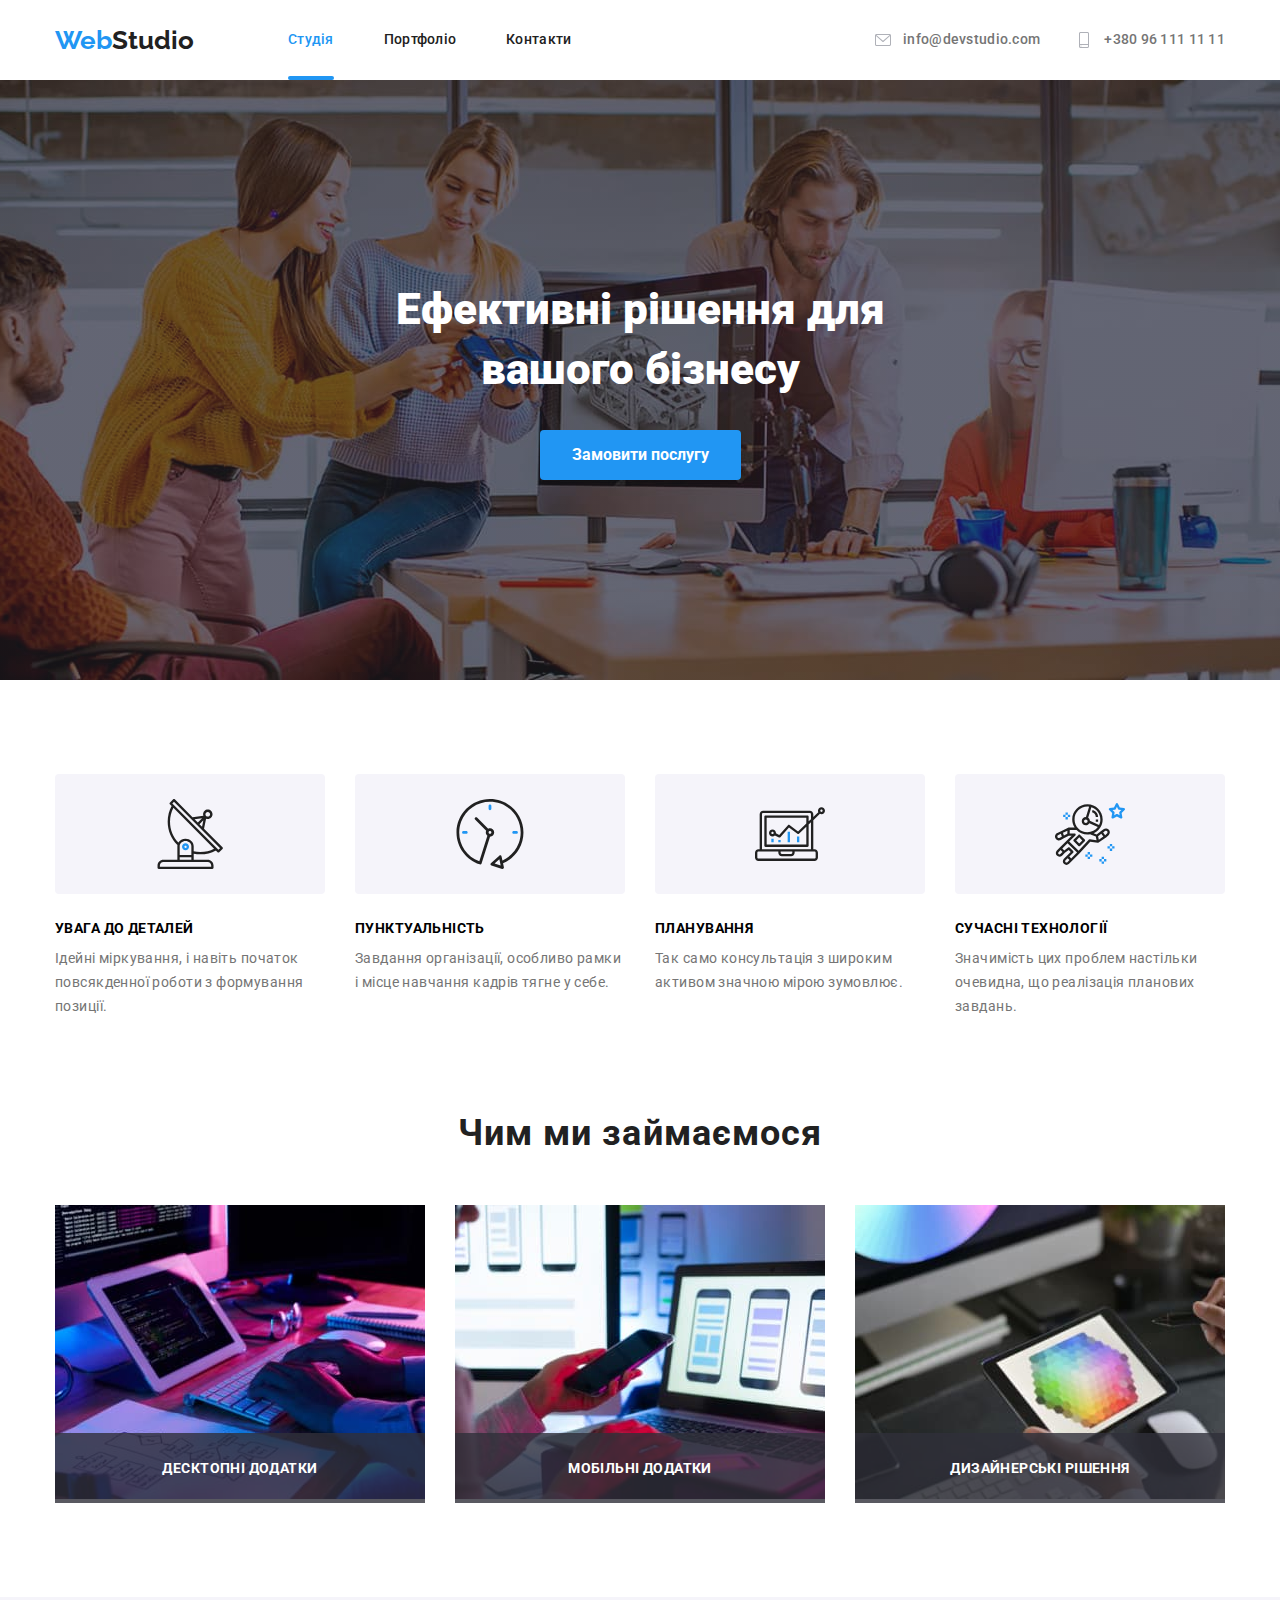
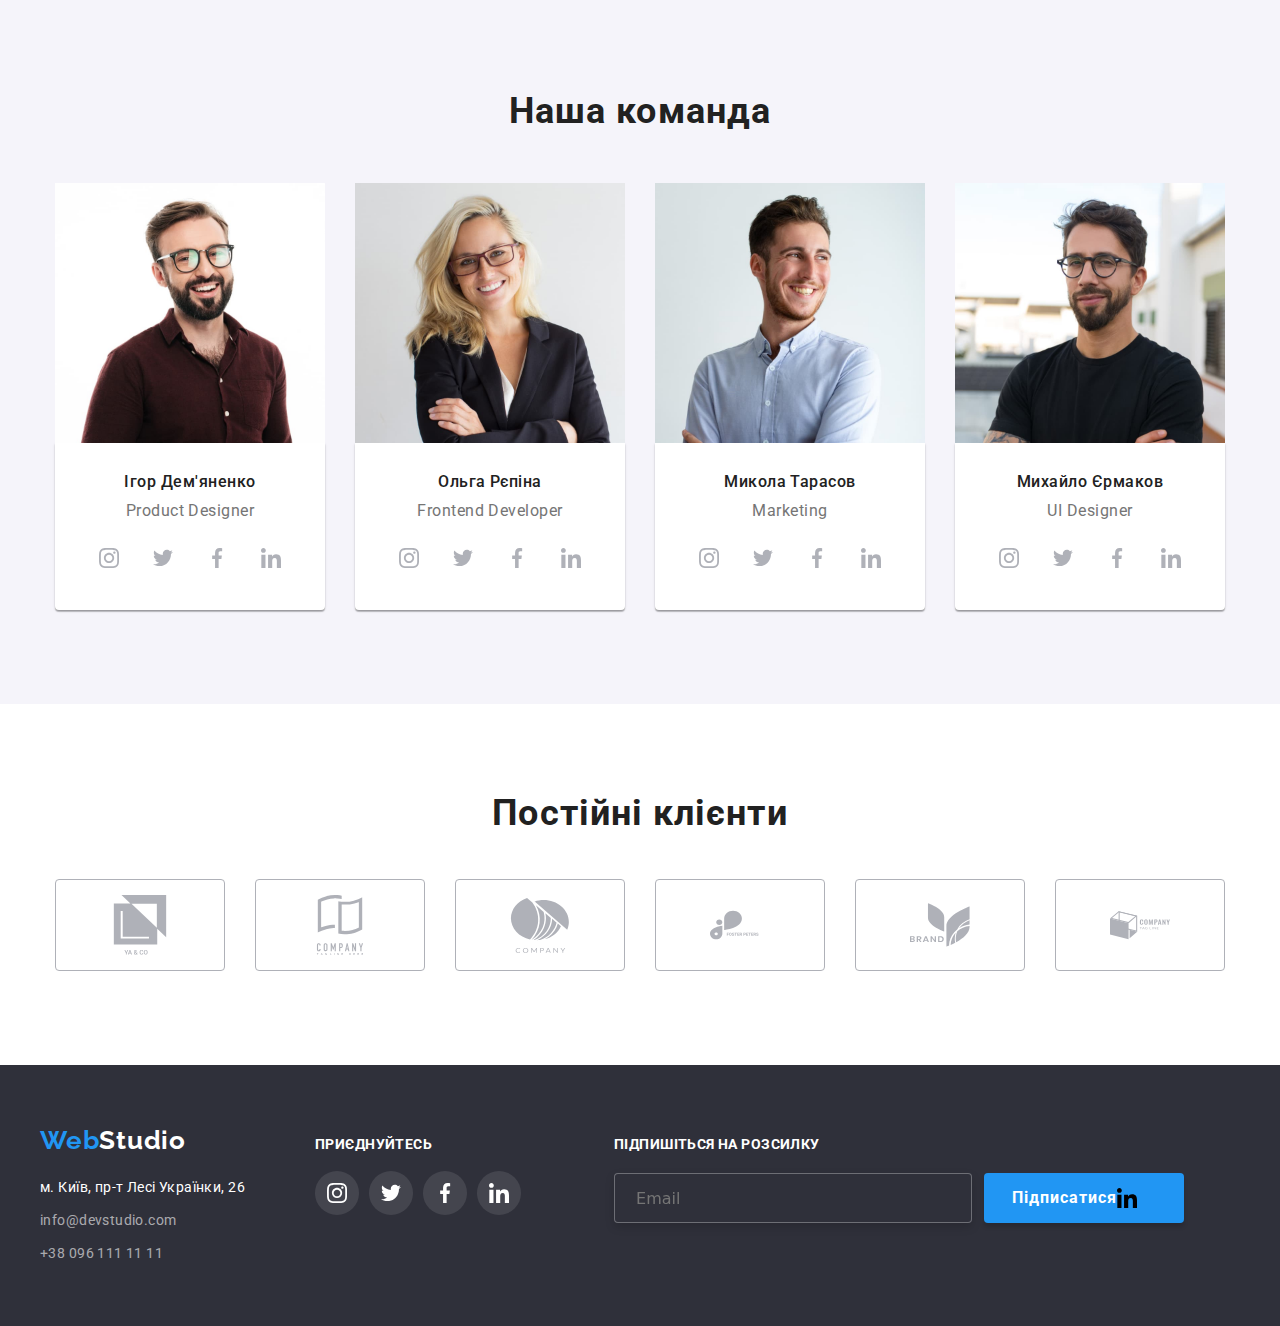
==== index.html @ c7a3c095 "v6" ====
<!DOCTYPE html>
<html lang="en">
<head>
    <meta charset="UTF-8">
    <meta http-equiv="X-UA-Compatible" content="IE=edge">
    <meta name="viewport" content="width=device-width, initial-scale=1.0">
    <title>WebStudio</title>
    <link rel="preconnect" href="https://fonts.googleapis.com">
    <link rel="preconnect" href="https://fonts.gstatic.com" crossorigin>
    <link href="https://fonts.googleapis.com/css2?family=Raleway:wght@700&family=Roboto:wght@400;500;700;900&display=swap" rel="stylesheet">
    <link rel="stylesheet" href="https://cdnjs.cloudflare.com/ajax/libs/modern-normalize/1.1.0/modern-normalize.min.css">
    <link rel="stylesheet" href="./css/styles.css">
</head>
<body>
    
    <header class="header">
            <div class="conteiner div-header">
                    <a class="logo-studio" href="./index.html"><span class="logo-web">Web</span>Studio</a>
            
                    

                        <nav class="nav-link">
                            <ul class="nav-links">   
                                
                                <li class="link-item"><a href="#" class="link current">Студія</a></li>
                                <li class="link-item"><a href="./portfolio.html" class="link">Портфоліо</a></li>
                                <li class="link-item"><a href="" class="link">Контакти</a></li>
                            </ul>
                
                        </nav>
                    
                        
                        <ul class="link-contacts">
                            <li class="link-item"> 
                                        <a href="mailto:info@devstudio.com" class="mailto">
                                        
                                            <svg class="header-icons" width="20px" height="16px">
                                            
                                                <use href="./images/icons.svg#icon-envelope"></use>
                                            
                                            </svg>

                                            info@devstudio.com 

                                        </a>
                             </li>

                            <li class="link-item"> 
                                    <a href="tel:+380961111111" class="tel">
                                        <svg class="header-icons" width="20px" height="16px">
                                        
                                            <use href="./images/icons.svg#icon-smartphone"></use>
                                        
                                        </svg>
                                        +380 96 111 11 11
                                    </a>
                            </li>
                        </ul>
                        
            </div>
                
    </header>
   
    <main>
        <div class="overlay">
            <section class="tittle-section section">
                <h1 class="tittle" >Ефективні рішення для<br> вашого бізнесу</h1>
                <button data-modal-open type="button" class="tittle-button">Замовити послугу</button>
            </section>
        </div>

        <!--Переваги-->

        <section  class="section-two section">
            <div class="conteiner">
                <h2 class="visually-hidden">Наші Переваги</h2>
                

                
                <ul class="section-two-flex">
                    <li>
                        <div class="our-advantages-list">
                            
                            <svg class="our-advantages-icons" width="70px" height="70px">
                        
                            <use href="./images/icons.svg#icon-Group"></use>
                        
                        </svg>
                    </div>
                        <h3>Увага до деталей</h3>
                        <p>Ідейні міркування, і навіть початок повсякденної роботи з формування позиції.</p>
                    </li>



                    <li>
                        <div class="our-advantages-list">
                            <svg class="our-advantages-icons" width="70px" height="70px">
                            
                                <use href="./images/icons.svg#icon-clock"></use>
                            
                            </svg>
                        </div>

                        <h3>ПУНКТУАЛЬНІСТЬ</h3>
                        <p>Завдання організації, особливо рамки і місце навчання кадрів тягне у себе.</p>
                    </li>
                    
                    <li>
                        <div class="our-advantages-list">
                            <svg class="our-advantages-icons" width="70px" height="70px">
                            
                                <use href="./images/icons.svg#icon-diagram"></use>
                            
                            </svg>
                        </div>
                        <h3>ПЛАНУВАННЯ</h3>
                        <p>Так само консультація з широким активом значною мірою зумовлює.</p>
                    </li>

                    <li>
                        <div class="our-advantages-list">
                            <svg class="our-advantages-icons" width="70px" height="70px">
                            
                                <use href="./images/icons.svg#icon-astronaut"></use>
                            
                            </svg>
                        </div>
                        <h3>СУЧАСНІ ТЕХНОЛОГІЇ</h3>
                        <p>Значимість цих проблем настільки очевидна, що реалізація планових завдань.</p>
                    </li>

                </ul>
            </div>
        </section>
   

        <!---Чим займаємося-->
        <section class="tittle-photo section">
            <div class="conteiner-two">
        <h2>Чим ми займаємося</h2>
        <ul class="displayed-foto">
            <li class="displayed"> 
                <div class="displayed-thumb">
                    <div class="box-bkg"><h3>Десктопні додатки</h3> </div>
                     
                    <img  src="./images/comp1.jpg" alt="робота за компютером" width="370">
    
                </div>
            </li>
            
            
            
            
            
            
            <li class="displayed">
                <div class="displayed-thumb">
                    <div class="box-bkg"><h3>Мобільні додатки</h3></div>

                        <img  src="./images/comp2.jpg" alt="робота за компютером" width="370">
                </div>
            </li>


            <li class="displayed">
                <div class="displayed-thumb">
                    <div class="box-bkg">
                        <h3>Дизайнерські рішення</h3>
                    </div>
            
                    <img src="./images/comp3.jpg" alt="робота за компютером" width="370">
                </div>
            </li>
        </ul>
        </div>
        </section>

        <!--Наша команда-->
        <section  class="team section">
         
            

                <h2>Наша команда</h2>
           
                <ul class="our-team">
                    
                    <li class="team-card">
                        
                            <img src="./images/1.jpg" alt="фото робітника" width="270">
                        <div class="div-team-card">
                            <h3>Ігор Дем'яненко</h3>
                            <p>Product Designer</p>
                            <ul class="cards-soc-list">

                                <li class="cards-soc-item">
                                    <a href="#" class="cards-soc-link">

                                    <svg class="cards-soc-icons" width="20px" height="20px">
                                        
                                        <use href="./images/icons.svg#icon-instagram"></use>
                                        
                                    </svg>
                                    </a>
                                </li>

                                <li class="cards-soc-item">
                                    <a href="#" class="cards-soc-link">
                                    <svg class="cards-soc-icons" width="20px" height="20px">
                                    
                                        <use href="./images/icons.svg#icon-twitter"></use>
                                    
                                    </svg>
                                    </a>
                                </li>

                                <li class="cards-soc-item">
                                    <a href="#" class="cards-soc-link">
                                
                                    <svg class="cards-soc-icons" width="20px" height="20px">
                                    
                                        <use href="./images/icons.svg#icon-facebook"></use>
                                    
                                    </svg>
                                    </a>
                                </li>

                                <li class="cards-soc-item">
                                    <a href="#" class="cards-soc-link">
                                
                                    <svg class="cards-soc-icons" width="20px" height="20px" >
                                    
                                        <use href="./images/icons.svg#icon-linkedin"></use>
                                    
                                    </svg>
                                    </a>
                                </li>
                            </ul>
                        </div>
                    </li>
                    
                    <li class="team-card"> 

                        
                            <img src="./images/2.jpg" alt="фото робітника" width="270">

                            <div class="div-team-card">
                            <h3>Ольга Рєпіна</h3>
                            <p>Frontend Developer</p>
                            <ul class="cards-soc-list">
                                <li class="cards-soc-item">
                                    <a href="#" class="cards-soc-link">
                                
                                        <svg class="cards-soc-icons" width="20px" height="20px">
                                
                                            <use href="./images/icons.svg#icon-instagram"></use>
                                
                                        </svg>
                                    </a>
                                </li>
                                
                                <li class="cards-soc-item">
                                    <a href="#" class="cards-soc-link">
                                        <svg class="cards-soc-icons" width="20px" height="20px">
                                
                                            <use href="./images/icons.svg#icon-twitter"></use>
                                
                                        </svg>
                                    </a>
                                </li>
                                
                                <li class="cards-soc-item">
                                    <a href="#" class="cards-soc-link">
                                
                                        <svg class="cards-soc-icons" width="20px" height="20px">
                                
                                            <use href="./images/icons.svg#icon-facebook"></use>
                                
                                        </svg>
                                    </a>
                                </li>
                                
                                <li class="cards-soc-item">
                                    <a href="#" class="cards-soc-link">
                                
                                        <svg class="cards-soc-icons" width="20px" height="20px">
                                
                                            <use href="./images/icons.svg#icon-linkedin"></use>
                                
                                        </svg>
                                    </a>
                                </li>
                            </ul>
                        </div>
                    </li>
                    
                    <li class="team-card"> 
                        
                            <img src="./images/3.jpg" alt="фото робітника" width="270">

                            <div class="div-team-card">
                            <h3>Микола Тарасов</h3> 
                            <p>Marketing</p>
                                <ul class="cards-soc-list">
                                    <li class="cards-soc-item">
                                        <a href="#" class="cards-soc-link">
                                    
                                            <svg class="cards-soc-icons" width="20px" height="20px">
                                    
                                                <use href="./images/icons.svg#icon-instagram"></use>
                                    
                                            </svg>
                                        </a>
                                    </li>
                                    
                                    <li class="cards-soc-item">
                                        <a href="#" class="cards-soc-link">
                                            <svg class="cards-soc-icons" width="20px" height="20px">
                                    
                                                <use href="./images/icons.svg#icon-twitter"></use>
                                    
                                            </svg>
                                        </a>
                                    </li>
                                    
                                    <li class="cards-soc-item">
                                        <a href="#" class="cards-soc-link">
                                    
                                            <svg class="cards-soc-icons" width="20px" height="20px">
                                    
                                                <use href="./images/icons.svg#icon-facebook"></use>
                                    
                                            </svg>
                                        </a>
                                    </li>
                                    
                                    <li class="cards-soc-item">
                                        <a href="#" class="cards-soc-link">
                                    
                                            <svg class="cards-soc-icons" width="20px" height="20px">
                                    
                                                <use href="./images/icons.svg#icon-linkedin"></use>
                                    
                                            </svg>
                                        </a>
                                    </li>
                                </ul>
                        </div>
                    </li>
                    
                    <li class="team-card"> 
                        
                            <img src="./images/4.jpg" alt="фото робітника"  width="270">
                        <div class="div-team-card">
                                <h3>Михайло Єрмаков</h3>
                                <p>UI Designer</p>

                                <ul class="cards-soc-list">
                                    <li class="cards-soc-item">
                                        <a href="#" class="cards-soc-link">
                                    
                                            <svg class="cards-soc-icons" width="20px" height="20px">
                                    
                                                <use href="./images/icons.svg#icon-instagram"></use>
                                    
                                            </svg>
                                        </a>
                                    </li>
                                    
                                    <li class="cards-soc-item">
                                        <a href="#" class="cards-soc-link">
                                            <svg class="cards-soc-icons" width="20px" height="20px">
                                    
                                                <use href="./images/icons.svg#icon-twitter"></use>
                                    
                                            </svg>
                                        </a>
                                    </li>
                                    
                                    <li class="cards-soc-item">
                                        <a href="#" class="cards-soc-link">
                                    
                                            <svg class="cards-soc-icons" width="20px" height="20px">
                                    
                                                <use href="./images/icons.svg#icon-facebook"></use>
                                    
                                            </svg>
                                        </a>
                                    </li>
                                    
                                    <li class="cards-soc-item">
                                        <a href="#" class="cards-soc-link">
                                    
                                            <svg class="cards-soc-icons" width="20px" height="20px">
                                    
                                                <use href="./images/icons.svg#icon-linkedin"></use>
                                    
                                            </svg>
                                        </a>
                                    </li>
                                </ul>

                        </div>
                    </li>
                
                </ul>
            
        </section>

        <section class="regular-customers section">
            <h2>Постійні клієнти</h2>

            <ul class="regular-customers-list">
                <li class="regular-customers-item">
                    <a href="#" class="regular-customers-link">
                        <svg class="regular-customers-icons">
                            <use href="./images/icons.svg#icon-yaco"></use>
                        </svg>
                    </a>

                </li>

                <li class="regular-customers-item">
                    <a href="#" class="regular-customers-link">
                        <svg class="regular-customers-icons">
                            <use href="./images/icons.svg#icon-cotagline"></use>
                        </svg>
                    </a>

                </li>

                <li class="regular-customers-item">
                    <a href="#" class="regular-customers-link">
                        <svg class="regular-customers-icons">
                            <use href="./images/icons.svg#icon-company"></use>
                        </svg>
                    </a>

                </li>

                <li class="regular-customers-item">
                    
                    <a href="#" class="regular-customers-link">
                        <svg class="regular-customers-icons">
                            <use href="./images/icons.svg#icon-foster"></use>
                        </svg>
                    </a>

                </li>

                <li class="regular-customers-item">
                    <a href="#" class="regular-customers-link">
                        <svg class="regular-customers-icons">
                            <use href="./images/icons.svg#icon-brand"></use>
                        </svg>
                    </a>
                </li>

                <li class="regular-customers-item">
                    <a href="#" class="regular-customers-link">
                    
                        <svg class="regular-customers-icons" >
                    
                            <use href="./images/icons.svg#icon-companytagline"></use>
                    
                        </svg>
                    </a>

                </li>

            </ul>


        </section>


    </main>


    <footer class="footer">
        <div class="conteiner-footer">
            <div class="text-footer">
                <a class="logo-studio-footer" href="/index.html"><span class="logo-web">Web</span>Studio</a>

            
            <address> 

                

                <ul class="link-footer-css">
                    <li>
                        <a  href="https://goo.gl/maps/pFW4mfFTcQWzBByp8" target="_blank " rel="noreferrer noopener" class="footer-adress">м. Київ, пр-т Лесі Українки, 26</a>
                    </li>

                    <li>
                        <a href="mailto:info@devstudio.com" class="link-footer">info@devstudio.com</a>
                    </li>

                    <li>
                    <a href="tel:+380961111111" class="link-footer">+38 096 111 11 11</a>
                    </li>
                </ul>
            </address>
            </div>
          

        <div class="div-soc-links">
            <h2>Приєднуйтесь</h2>

            <ul class="footer-soc-list">
            <li class="footer-soc-item">
                <a href="#" class="footer-soc-link">
        
                    <svg class="footer-soc-icons" width="20px" height="20px">
        
                        <use href="./images/icons.svg#icon-instagram"></use>
        
                    </svg>
                </a>
            </li>
        
            <li class="footer-soc-item">
                <a href="#" class="footer-soc-link">
        
                    <svg class="footer-soc-icons" width="20px" height="20px">
        
                        <use href="./images/icons.svg#icon-twitter"></use>
        
                    </svg>
                </a>
            </li>
            <li class="footer-soc-item">
                <a href="#" class="footer-soc-link">
        
                    <svg class="footer-soc-icons" width="20px" height="20px">
        
                        <use href="./images/icons.svg#icon-facebook"></use>
        
                    </svg>
                </a>
            </li>
            <li class="footer-soc-item">
                <a href="#" class="footer-soc-link">
        
                    <svg class="footer-soc-icons" width="20px" height="20px">
        
                        <use href="./images/icons.svg#icon-linkedin"></use>
        
                    </svg>
                </a>
            </li>
            </ul>
        </div>
        <div class="subscribe-tg">
            <form class="subscribe-tg-form">

                <label for="mail">Підпишіться на розсилку</label>
                <div class="covn">
                    <input type="email" name="mail" id="mail" placeholder=" Email">

                    
                        <button type="submit">Підписатися
                            <svg class="footer-soc-icons" width="20px" height="20px">
                            
                                <use href="./images/icons.svg#icon-linkedin"></use>
                            
                            </svg>
                        </button>

                </div>
                    
                
            </form>

        </div>



    </div>
    </footer>

    <div class="backdrop is-hidden" data-modal>
        <div class="modal">
            
            <button type="button" class="modal-close-btn" data-modal-close >
                <svg class="modal-icon-close" width="18" height="18">
                    <use href="./images/Vectorr.svg#close"></use>
                </svg>
            </button>
            
                
           
        </div>
    </div>

<script src="./js/modal.js"></script>
</body>
</html>
---- css/styles.css ----
:root { 
    --tittle-text-color : #212121;
    --accent-color: #2196F3;
    --paragraf-text-color: #757575;
    --icons-text-color: #AFB1B8;
    --timing-function: cubic-bezier(0.4, 0, 0.2, 1);
}
/*-------------------------------------------------header-------------------------------------------*/

.logo-web {
    color: var(--accent-color);
    font-family: 'Raleway';
    font-style: normal;
    font-weight: 700;
    font-size: 26px;
    line-height: 1.19;
   
}

.logo-studio {
        color: var(--tittle-text-color);
        font-family: 'Raleway';
        font-style: normal;
        font-weight: 700;
        font-size: 26px;
        line-height: 31px; 
        
        margin-right: 94px;
        
}
.div-header { 
 display: flex;
} 
.link {

    position: relative;

    font-family: 'Roboto';
    font-style: normal;
    font-weight: 500;
    font-size: 14px;
    line-height: 1.14;
    letter-spacing: 0.02em;
    color: var(--tittle-text-color);
    padding: 32px 0px ;
    display: block;               
}

.link::after { 
    position: absolute;
    content: '';
    width: 100%;
    height: 4px;

    display: block;
    border-radius: 2px;
    background-color: var(--accent-color);
    bottom: 0;
    left: 0;
    opacity: 0;
    transition: 250ms var(--timing-function);
}

.link:hover::after { 
    opacity: 1;
}
.current::after { opacity: 1;}
.current {
    color: var(--accent-color);
    
}

.link:hover , .link-footer:hover { 
    color:var(--accent-color); 
    transition: 250ms  var(--timing-function);
}
.link:focus, .link-footer:focus { 
    color: var(--accent-color); 
    transition: 250ms var(--timing-function);
}
    
a {text-decoration: none;}
li {list-style: none;}
    
.mailto { 
            
            font-family: 'Roboto';
            font-style: normal;
            font-weight: 500;
            font-size: 14px;
            line-height: 1.14;
            letter-spacing: 0.02em;
            color: var(--paragraf-text-color);
            padding: 32px 0px;
            display: flex;
            align-items: center;

            
             
}
            
.mailto:hover , .tel:hover , .footer-adress:hover {color: var(--accent-color); transition: 250ms var(--timing-function);}
.mailto:focus, .tel:focus, .footer-adress:focus   {color: var(--accent-color); transition: 250ms var(--timing-function);} 

.tel    { 
                font-family: 'Roboto';
                font-style: normal;
                font-weight: 500;
                font-size: 14px;
                line-height: 1.14;
                letter-spacing: 0.02em;
            
                color: var(--paragraf-text-color);
                padding: 32px 0px;
                display: flex;
                align-items: center;
                
}


/* -----------------------------------------------------------tittle------------------------------------------------------------ */

.tittle { 
            font-family: 'Roboto';
            font-style: normal;
            font-weight: 900;
            font-size: 44px;
            line-height: 1.36; 
            color: #ffffff;

            text-align: center;
            margin-left: auto;
            margin-right: auto;
            
        
          

             
}



.tittle-button {
        background-color: var(--accent-color);
        box-shadow: 0px 4px 4px rgba(0, 0, 0, 0.15);
        border-radius: 4px; 
        border: none;
            font-family: 'Roboto';
            font-style: normal;
            font-weight: 700;
            font-size: 16px;
            line-height: 30px;
            color: #FFFFFF;
            display: block;
            
            padding: 10px 32px 10px 32px;
            margin-left: auto;
            margin-right: auto;
            
            
            margin-top: 30px;
        
        
}

.section { 
    
    padding-bottom: 94px;
   
    padding-top: 94px;
}

.tittle-button:hover { background-color :steelblue ; transition: 250ms var(--timing-function);}

/* ------------------------------------------------------------section-two------------------------------------------------------------- */

.section-two  h3 { 
        font-family: 'Roboto';
        font-style: normal;
        font-weight: 700;
        font-size: 14px;
        line-height: 1.14;
        letter-spacing: 0.03em;
        text-transform: uppercase;
        margin-bottom: 10px;
}
.section-two-flex { 
    display: flex;
    
    justify-content: center;
}
.section-two-flex li {
    margin-left: 30px;
    width: 270px; 
   
}
.section-two-flex li:first-child { margin: 0;}
.section-two p { 
        font-family: 'Roboto';
        font-style: normal;
        font-weight: 400;
        font-size: 14px;
        line-height: 1.71;
        letter-spacing: 0.03em;
        color: var(--paragraf-text-color);
}
/* ------------------------------------------------------------section-three------------------------------------------------------------- */

.tittle-photo  { padding-top: 0px;

}
.displayed { 
    
    margin-right: 30px;
}

.displayed-foto .displayed:last-child {
    margin: 0px;
}

.displayed-foto   {
    
    display:flex;
    
    justify-content: center;
}

.displayed-thumb { 
    position: relative;
}
.tittle-photo h2 { 
        font-family: 'Roboto';
        font-style: normal;
        font-weight: 700;
        font-size: 36px;
        line-height: 1.16;
        letter-spacing: 0.03em;
        color:var(--tittle-text-color);
        text-align: center;
        margin-bottom: 50px;
        
}


.displayed-text { 
    position: absolute;
   
}
.box-bkg {
        position: absolute;
        background: rgba(47, 48, 58, 0.8);
        width: 370px;
        height: 70px;
        bottom: 0;


    }
.box-bkg h3 {
    position: absolute;
    top: 50%;
    left: 50%;
    transform: translate(-50%, -50%);

        font-family: 'Roboto';
        font-style: normal;
        font-weight: 700;
        font-size: 14px;
        line-height: 0.87;
        text-align: center;
        letter-spacing: 0.03em;
        text-transform: uppercase;
    
        color: #FFFFFF;

}


/* ------------------------------------------------------------section-four------------------------------------------------------------- */
.team h2 { 
    font-family: 'Roboto';
    font-style: normal;
    font-weight: 700;
    font-size: 36px;
    line-height: 1.16;
    letter-spacing: 0.03em;
    color: var(--tittle-text-color);
    margin-bottom: 50px;
    text-align: center;  
    
    }


.team { 
        background: #F5F4FA ;
        
        background: #F5F4FA;
        
}

.team li { 
        box-shadow: 
        0px 1px 3px rgba(0, 0, 0, ),
        0px 1px 1px rgba(0, 0, 0, ),
        0px 2px 1px rgba(0, 0, 0, );
    
    
        background-color: #FFFFFF;
        
}

.conteiner-three { margin-top: 50px;}

.our-team {
    display: flex;
    justify-content: center;
    

}

.team-card img { 
    display: block;
    max-width: 270px;
    height: 260px;
    background: #F5F4FA;
}

.team-card { margin-left: 30px;}

.our-team .team-card:first-child { margin: 0}

.div-team-card {background: #FFFFFF;


        box-shadow: 0px 1px 3px rgba(0, 0, 0, 0.12), 0px 1px 1px rgba(0, 0, 0, 0.14), 0px 2px 1px rgba(0, 0, 0, 0.2);
        border-radius: 0px 0px 4px 4px; 
    
        background: #FFFFFF;
        padding-bottom: 30px;
        padding-top: 30px;
    
        

}


.team h3  { 
font-family: 'Roboto';
    font-style: normal;
    font-weight: 500;
    font-size: 16px;
    line-height: 1.18;
    letter-spacing: 0.03em;
    text-align: center;
    color: var(--tittle-text-color);
    margin-bottom: 10px;
    
    
 
}

.team p { 
    font-family: 'Roboto';
        font-style: normal;
        font-weight: 400;
        font-size: 16px;
        line-height: 1.18;
        letter-spacing: 0.03em;
        color:var(--paragraf-text-color);
        text-align: center; 
        margin-bottom: 16px;
        
      
}
/*-------------------------------------regular-customers----------------------------------------*/

.regular-customers { 
        font-family: 'Roboto';
        font-style: normal;
        font-weight: 700;
        font-size: 36px;
        line-height: 42px;
        text-align: center;
        letter-spacing: 0.03em;
    
        color: #212121;
}



/* ------------------------------------------------------------footer------------------------------------------------------------- */
.footer { 
    background-color: #2F303A;
    padding-top: 60px;
    padding-bottom: 60px;
    display: flex;
    
}


.footer-adress { 
    font-family: 'Roboto';
        font-style: normal;
        font-weight: 400;
        font-size: 14px;
        line-height: 1.71;
        letter-spacing: 0.03em;
        color: #FFFFFF;
        
}
.logo-studio-footer { 
    color: #FFFFFF;
    font-family: 'Raleway';
    font-style: normal;
    font-weight: 700;
    font-size: 26px;
    line-height: 1.19;
    letter-spacing: 0.03em;
    margin-bottom: 20px;
    display: block;

}
.link-footer-css li { 
  
    
  margin-bottom: 9px;
    
}
.link-footer-css li:last-child { margin: 0px;}


.link-footer  { 
            font-family: 'Roboto';
            font-style: normal;
            font-weight: 400;
            font-size: 14px;
            line-height: 1.71;
            letter-spacing: 0.03em;
            color: rgba(255, 255, 255, 0.6); 
            
}

.mailto-footer:hover , .tel-footer:hover { 
    text-decoration: underline;
    transition: 250ms var(--timing-function);
}




.button-filter {
    background: #F5F4FA;
    border-radius: 4px;
    font-family: 'Roboto';
    font-style: normal;
    font-weight: 500;
    font-size: 16px;
    line-height: 1.62;
    letter-spacing: 0.03em;
    border: none;
    color: var(--tittle-text-color);
    
    padding: 6px 22px;
    display: flex;
    
}

.buttons-filters { 
    display: flex;
    justify-content: center;
    
    
}
.buttons-filters li { margin-left: 16px;}
.buttons-filters li:first-child { margin-left: 0;}



.visually-hidden {
      position: absolute;
      width: 1px;
      height: 1px;
      margin: -1px;
      border: 0;
      padding: 0;
      white-space: nowrap;
      clip-path: inset(100%);
      clip: rect(0 0 0 0);
      overflow: hidden;
    }



/*------------cards-title-------------*/
.cards-title { 
    display: flex;
    flex-wrap: wrap;
    margin-top:  50px;
    justify-content: center;
   
    gap: 30px;
}

.cards-conteiner { 
    width: 1200px;
}
.cards { 
    background: #FFFFFF;
    width: 370px;
    height: 400px;
}

.cards:hover { 
    transition: 250ms var(--timing-function);
    box-shadow: 
    0px 1px 1px rgba(0, 0, 0, 0.12),
    0px 4px 4px rgba(0, 0, 0, 0.06),
    1px 4px 6px rgba(0, 0, 0, 0.16);
    }

.cards:focus {
    transition: 250ms var(--timing-function);
    box-shadow:
        0px 1px 1px rgba(0, 0, 0, 0.12),
        0px 4px 4px rgba(0, 0, 0, 0.06),
        1px 4px 6px rgba(0, 0, 0, 0.16);
}

.cards a { display: block;}
/*-----------------------description-animation and text ---------------------*/
.description {
    position: relative;
    overflow: hidden;
}

.description::before {
    content: '';
    position: absolute;
    background: rgba(33, 150, 243, 0.9);
    width: 100%;
    height: 100%;
    transform: translateY(101%);
    transition: 250ms var(--timing-function);
}
.hover-a:hover .description::before  {
    transform: translateY(0);
    transition: 250ms var(--timing-function);
}




.description-text {
    position: absolute;
    top: 0;
    left: 0;
    font-family: 'Roboto';
    font-style: normal;
    font-weight: 400;
    font-size: 18px;
    line-height: 28px;
    padding: 63px 24px;
    letter-spacing: 0.03em;
    color: #FFFFFF;
    transform: translateY(100%);
    transition: 250ms var(--timing-function);
}
.hover-a:hover .description-text {
    transform: translateY(0);
    transition: 250ms var(--timing-function);
}

.description:hover::before {  
    transform: translateY(0);
    transition: 250ms var(--timing-function);
}
.description-text:hover::before { 
        transform: translateY(0);
        transition: 250ms var(--timing-function); 
}
/*-----------------------FOCUS-description------------------------*/

.hover-a:focus .description::before {
    transform: translateY(0);
    transition: 250ms var(--timing-function);
}

.hover-a:focus .description-text {
    transform: translateY(0);
    transition: 250ms var(--timing-function);
}

.description:focus::before {
    transform: translateY(0);
    transition: 250ms var(--timing-function);
}
.description-text:focus::before {
    transform: translateY(0);
    transition: 250ms var(--timing-function);
}
/*---------------------------------------------------------*/

.main-flex { 
    display: flex;
    justify-content: center;
    width: 1200px;
margin-left: auto;
margin-right: auto;}
    


.cards-text h2 {
    font-family: 'Roboto';
    font-style: normal;
    font-weight: 700;
    font-size: 18px;
    line-height: 2;

    letter-spacing: 0.06em;

    color: var(--tittle-text-color);
    margin-bottom: 4px;
    
} 
.cards-text p { 
    font-family: 'Roboto';
    font-style: normal;
    font-weight: 400;
    font-size: 16px;
    line-height: 1.87;
    letter-spacing: 0.03em;
    color: var(--paragraf-text-color);
    }

.cards-text { 
    padding-left: 24px;
    padding-top: 20px;
    padding-bottom: 20px;
    padding-right: 24px;
    border: 1px solid #EEEEEE;
    border-top: none;
    
}
.button-filter:hover , .button-filter:focus {
    background-color: var(--accent-color);
    color: #FFFFFF;
    transition: 250ms var(--timing-function);
}
h1 , h2 ,h3 , h4, h5, h6 , p ,ul {
   margin: 0;
   padding: 0; 
 }






.header , .nav-links , .link-contacts 
{ 
    display: flex;
    
}




.nav-links li { margin-right: 50px ;}

.nav-links .link-item:last-child {margin: 0px;}

.link-contacts .link-item + .link-item { margin-left: 34px;}

.header {
    box-shadow: 0px 1px 0px rgba(0, 0, 0, 0.12);
}

.nav-links { margin:0 }


.link-contacts , .nav-links {
    
    margin-left: auto;
    
}




.conteiner {
    width: 1200px;
    
    padding: 0px 15px;
    align-items: center;
    margin-left: auto;
    margin-right: auto;
}

.conteiner-two {
    width: 1200px;
    margin-left: auto;
    margin-right: auto;
    align-items: center;
    

}



.conteiner-footer{
    position: relative;
    width: 1200px;
    margin-left: auto;
    margin-right: auto;
    display: flex;
    align-items: baseline;  

}
.conteiner-four { 
    width: 1230px;
    display: block;
    margin-left: auto;
    margin-right: auto;
    justify-content: center;
}

.our-advantages-list { display: flex;
    align-items: center;
    justify-content: center;
    margin-bottom: 27px;
    background: #F5F4FA;
    border-radius: 4px;
    width: 270px;
    height: 120px;
}

.tittle-section {
  

    padding: 200px 0px;
    max-width: 1600px;
    height: 600px;
    margin-left: auto;
    margin-right: auto;
    background-color: #2F303A;
    background-image: linear-gradient(to right,
            rgba(47, 48, 58, 0.4),
            rgba(47, 48, 58, 0.4)),


        url("../images/mainbckg.jpg");


    background-repeat: no-repeat;
    background-size: cover;
    background-position: center;
}


/*---------------------------------------HEADER ICONS--------------------------------*/




.header-icons { 
    fill: var(--icons-text-color);
    margin-right: 10px; 
}

.mailto:hover .header-icons {
    fill: var(--accent-color);
    transition: 250ms var(--timing-function);
}
.tel:hover .header-icons { 
    fill: var(--accent-color);
    transition: 250ms var(--timing-function);
}


.mailto:focus .header-icons {
    fill: var(--accent-color);
    transition: 250ms var(--timing-function);
}

.tel:focus .header-icons {
    fill: var(--accent-color);
    transition: 250ms var(--timing-function);
}







/*------------------our-advantages-list------------------*/
.our-advantages-list { 
    display: flex;
    
    
    gap: 35px;
    margin-bottom: 27px;
}
.our-advantages-item { 
    background: #F5F4FA;
    border-radius: 4px;
    
    display: flex;
    align-items: center;
    justify-content: center;
    width: 270px;
    height: 120px;
}





/*-------------TEAM  ICONS SVG---------------------------*/

.cards-soc-list {

    display: flex;
    justify-content: center;
    gap: 10px;
}

.cards-soc-item {
        width: 44px;
        height: 44px;
}



.cards-soc-link { 
    width: 100%;
    height:100%;
    border-radius: 50%;
    display: flex;
    align-items: center;
    justify-content: center;
    
    
}

.cards-soc-icons   { 
    fill: var(--icons-text-color);

}

.cards-soc-link:hover{ 
    background-color: var(--accent-color);
    transition: 250ms var(--timing-function);
}
.cards-soc-link:focus {
    background-color: var(--accent-color);
    transition: 250ms var(--timing-function);
}
.cards-soc-link:focus .cards-soc-icons {
    fill: #FFFFFF;
    transition: 250ms var(--timing-function);
}

.cards-soc-link:hover .cards-soc-icons {
    fill: #FFFFFF;
    transition: 250ms var(--timing-function);
}

/*---------------------regular-customers-icons----------------------*/

.regular-customers h2 {
    margin-bottom: 50px; 
    font-family: 'Roboto';
    font-style: normal;
    font-weight: 700;
    font-size: 36px;
    line-height: 0.85;
    text-align: center;
    letter-spacing: 0.03em;}

.regular-customers-list { 

    display: flex;
    justify-content: center;
    gap: 30px;

    
   
    
    
}
.regular-customers-item { 
    min-width: 170px;
    height: 92px;

    border: 1px solid #AFB1B8;
    border-radius: 4px;
    
}

.regular-customers-icons { 
        width: 106px;
        height: 60px;
} 

.regular-customers-link { 
        width: 100%;
        height: 100%;
        display: flex;
        align-items: center;
        justify-content: center;
}

.regular-customers-icons {
    fill: var(--icons-text-color);
  
}

.regular-customers-item:hover {
    border-color: var(--accent-color);
    transition: 250ms var(--timing-function);
}


.regular-customers-item:hover .regular-customers-icons {
    fill: var(--accent-color);
    transition: 250ms var(--timing-function);
}



.regular-customers-item:focus {
    
    border-color: var(--accent-color);
    transition: 250ms var(--timing-function);
}

.regular-customers-link:focus .regular-customers-icons {
    fill: var(--accent-color);
    transition: 250ms var(--timing-function);
}
    





/*--------------------------------footer-soc-link------------------------------*/

.footer-soc-list {
        
        display: flex;
        gap: 10px;
        
       
}

.footer-soc-link { 
    padding: 12px;
    width: 100%;
    height: 100%;
    border-radius: 50%;
    display: flex;
    align-items: center;
    justify-content: center;
    padding: 12px;
    background: rgba(255, 255, 255, 0.1);
    
}
.footer-soc-item
.footer-soc-icons { 
    fill: #FFFFFF;
}
.footer-soc-link:hover { 
    background: var(--accent-color);
    transition: 250ms var(--timing-function);
}

.footer-soc-link:focus {
     background: var(--accent-color);
    transition: 250ms var(--timing-function);
 }
/*-------------------------------------div -soc-icons*/

.div-soc-links h2 { 
    font-family: 'Roboto';
    font-style: normal;
    font-weight: 700;
    font-size: 14px;
    line-height: 0.85;
    letter-spacing: 0.03em;
    text-transform: uppercase;
    text-align: center;
    color: #FFFFFF;
    
    margin-bottom: 20px;
    text-align: left;
   
}



.text-footer { 
    
    margin-right: 70px;}

    /*-------------------------------BACKDROP- AND MODAL-WINDOW----------------------------*/
.backdrop  { 
        position: fixed;
        top: 0;
        left: 0;
        width: 100%;
        height: 100%;
        background: rgba(0, 0, 0, 0.2);
}

.backdrop.is-hidden {
        visibility: hidden; 
        opacity: 1;
        pointer-events: none;
}

.modal { 
        position: absolute;
        top: 50%;
        left: 50%;
        transform: translate(-50%, -50%);
       
        padding: 20px;
        min-width: 528px;
        min-height: 581px;
        background: #FFFFFF;
        border-radius: 4px;
        box-shadow: 
        0px 1px 3px rgba(0, 0, 0, 0.12),
        0px 1px 1px rgba(0, 0, 0, 0.14),
        0px 2px 1px rgba(0, 0, 0, 0.2);
}




 .modal-close-item{ 
    display: flex;
    justify-content: end;
    }
        
.modal-close-btn { 
        width: 30px;
        height: 30px;
        background: #FFFFFF;
        border: 1px solid rgba(0, 0, 0, 0.1);
        border-radius: 50%;
        margin-left: auto;
        display: flex;
        align-items: center;
        justify-content: ;
}  

.modal-icon-close {
    


    padding-top: 3px;
    padding-left: 2px;
    padding-right: 2px;
    
}

.modal-close-btn { }











.subscribe-tg-form {
    margin-left: 93px;
    width: auto;
}

.subscribe-tg-form button {

    width: 200px;
    height: 50px;
    background: #2196F3;
    box-shadow: 0px 4px 4px rgba(0, 0, 0, 0.15);
    border-radius: 4px;
    border: none;
        font-family: 'Roboto';
        font-style: normal;
        font-weight: 700;
        font-size: 16px;
        line-height: 30px;
        /* identical to box height, or 188% */
    
        display: flex;
        align-items: center;
        text-align: center;
        letter-spacing: 0.06em;
        padding: 10px 0px 10px 28px;
        color: #FFFFFF;
        
}

.subscribe-tg-form input  {
    width: 358px;
    height: 50px;
    background: #2F303A;
    border: 1px solid rgba(255, 255, 255, 0.3);
    filter: drop-shadow(0px 4px 4px rgba(0, 0, 0, 0.15));
    border-radius: 4px;
    margin-right: 12px;
    color: rgba(255, 255, 255, 0.6);
    padding: 15px 0 15px 16px;
    
}
.covn { 
    display: flex;  
    margin-top: 20px;
}

.subscribe-tg-form label {
    font-family: 'Roboto';
    font-style: normal;
    font-weight: 700;
    font-size: 14px;
    line-height: 16px;
    letter-spacing: 0.03em;
    text-transform: uppercase;

    color: #FFFFFF;
}
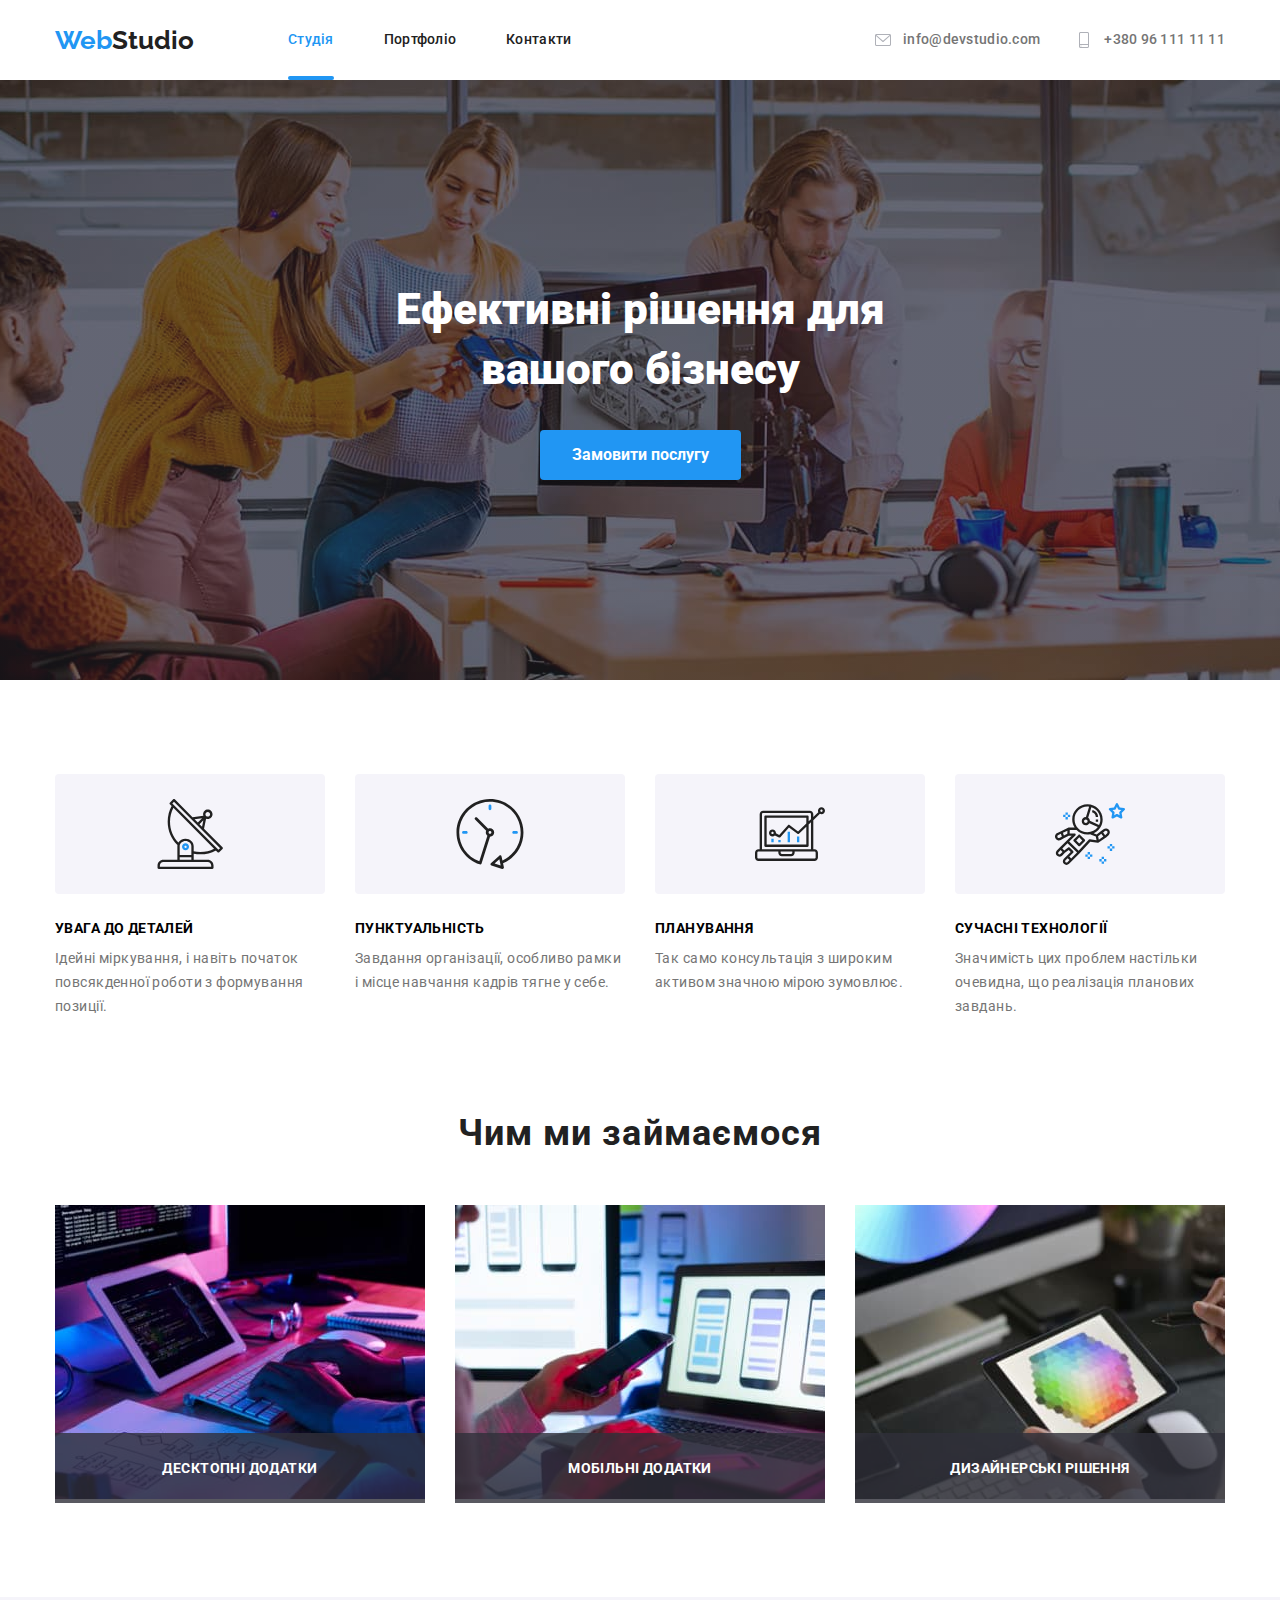
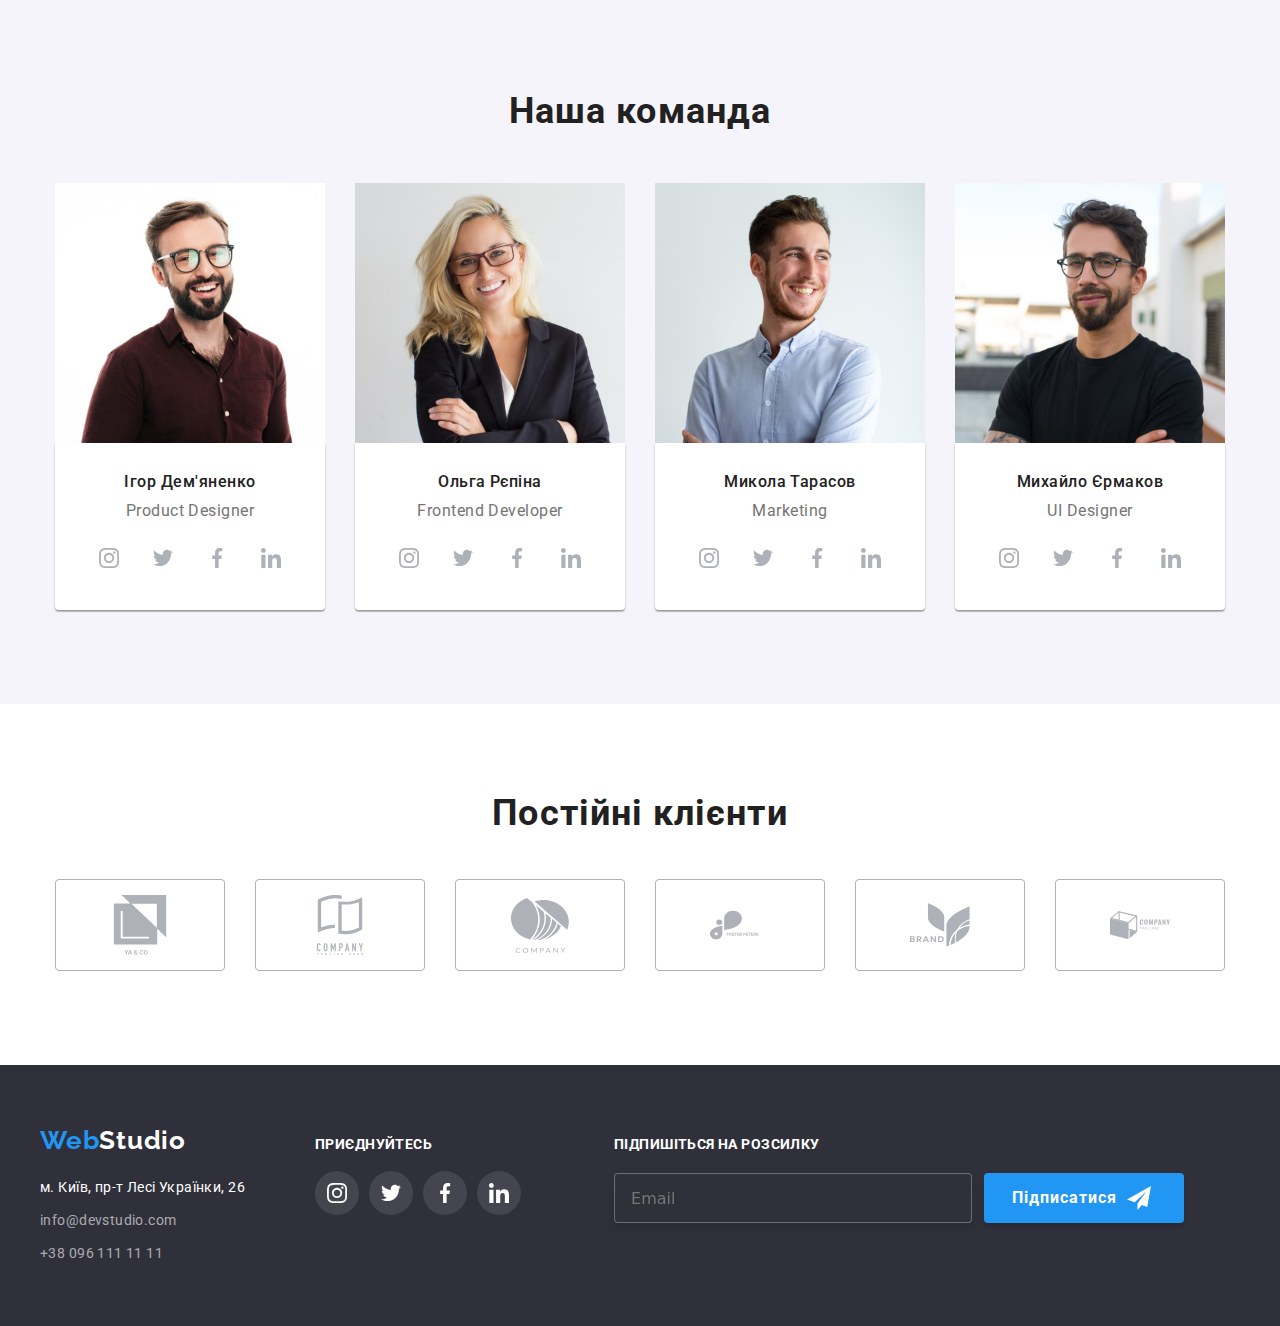
==== commit 997bc139: "v6.001" ====
--- a/index.html
+++ b/index.html
@@ -556,13 +556,13 @@
 
                 <label for="mail">Підпишіться на розсилку</label>
                 <div class="covn">
-                    <input type="email" name="mail" id="mail" placeholder=" Email">
+                    <input type="email" name="mail" id="mail" placeholder="Email">
 
                     
                         <button type="submit">Підписатися
-                            <svg class="footer-soc-icons" width="20px" height="20px">
-                            
-                                <use href="./images/icons.svg#icon-linkedin"></use>
+                            <svg class="subscribe-icon" width="20px" height="20px">
+                            
+                                <use href="./images/iconsend.svg#icon-send"></use>
                             
                             </svg>
                         </button>
--- a/css/styles.css
+++ b/css/styles.css
@@ -1096,14 +1096,14 @@
         font-style: normal;
         font-weight: 700;
         font-size: 16px;
-        line-height: 30px;
+        line-height: 0.53;
         /* identical to box height, or 188% */
     
         display: flex;
         align-items: center;
         text-align: center;
         letter-spacing: 0.06em;
-        padding: 10px 0px 10px 28px;
+        padding: 13px 28px 13px 28px;
         color: #FFFFFF;
         
 }
@@ -1135,4 +1135,13 @@
     text-transform: uppercase;
 
     color: #FFFFFF;
-}+}
+
+.subscribe-icon { 
+    margin-left: 10px;
+    display: flex;
+    align-items: center;
+    text-align: center;
+    width: 24px;
+    height: 24px;
+    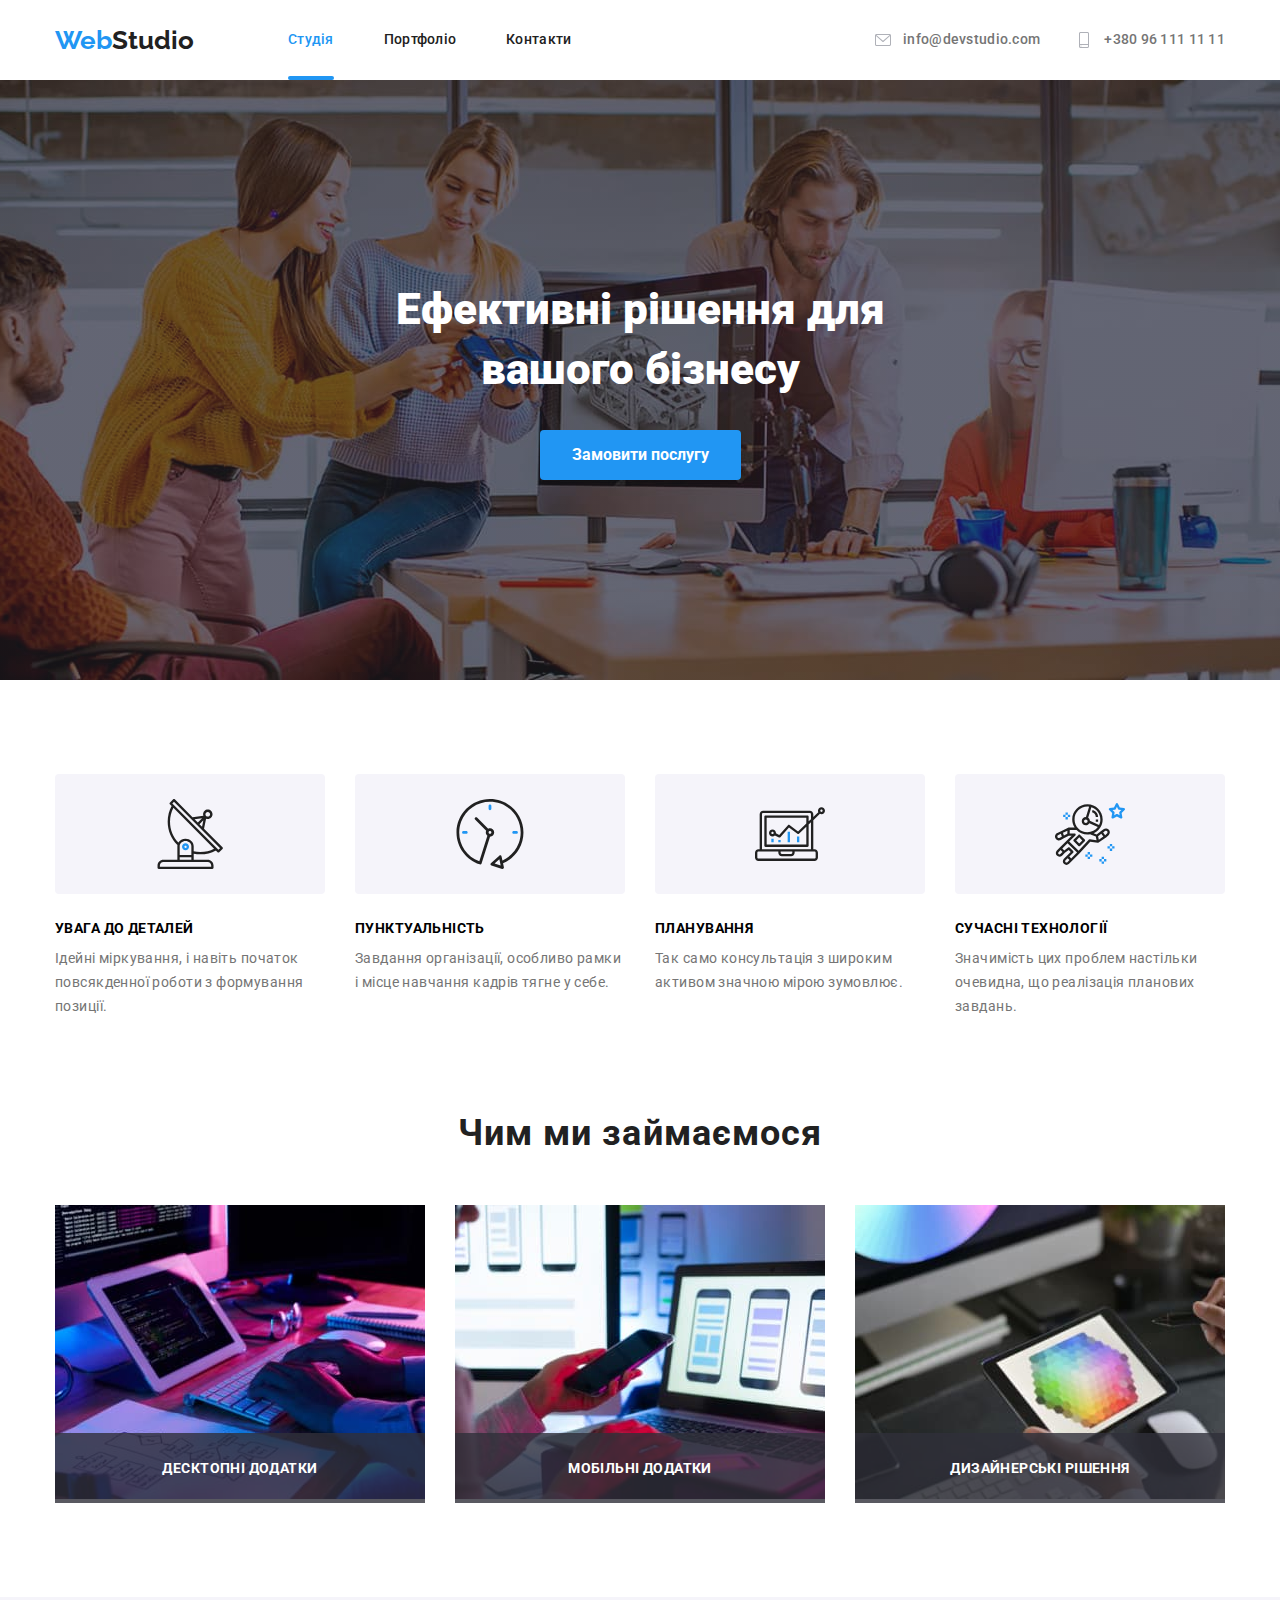
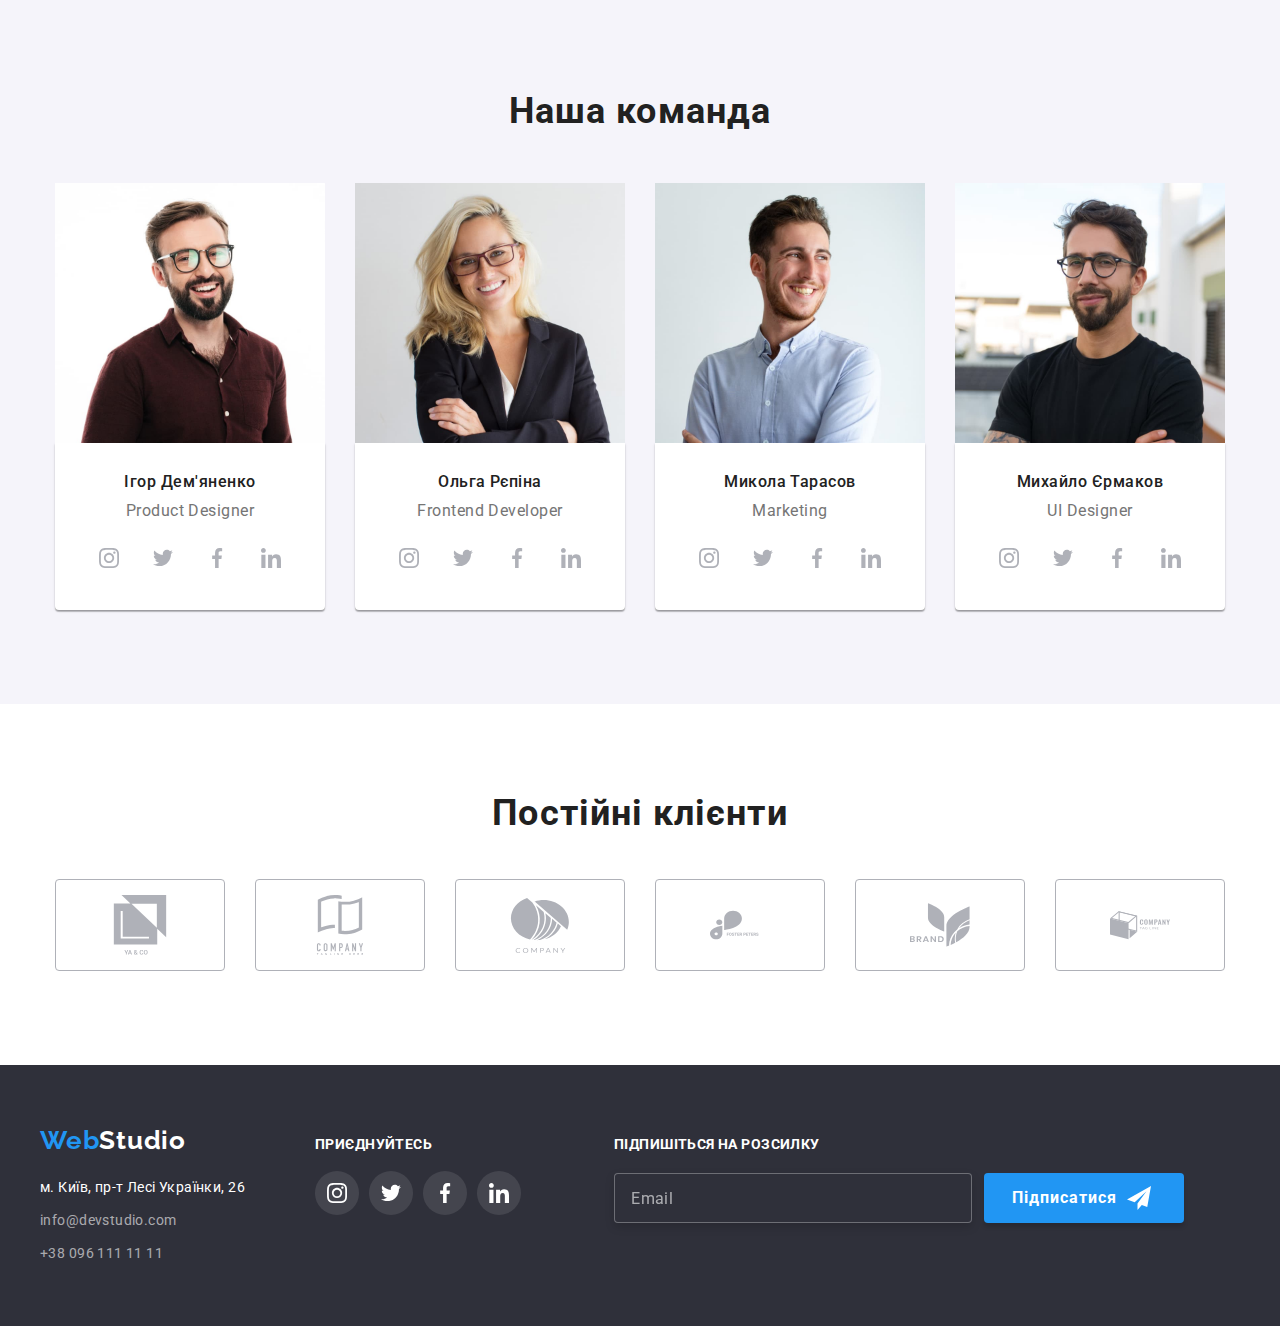
==== commit ebcc27f3: "v6.20" ====
--- a/index.html
+++ b/index.html
@@ -555,8 +555,8 @@
             <form class="subscribe-tg-form">
 
                 <label for="mail">Підпишіться на розсилку</label>
-                <div class="covn">
-                    <input type="email" name="mail" id="mail" placeholder="Email">
+                <div class="subscribe-box">
+                    <input type="email" name="mail" id="mail" required placeholder="Email">
 
                     
                         <button type="submit">Підписатися
@@ -586,8 +586,63 @@
                 <svg class="modal-icon-close" width="18" height="18">
                     <use href="./images/Vectorr.svg#close"></use>
                 </svg>
+                
             </button>
-            
+
+            <h2>Залиште свої дані, ми вам передзвонимо</h2>
+            <form class="js-speaker-form">
+                
+                <label for="name" class="form-label">Ім'я</label>
+                <div class="input-wrap">
+                    <input type="text" class="modal-input" placeholder="Андрій Андрійович" name="name" id="name" required  autocomplete="on">
+                        <svg class="modal-icons">
+                            <use href="./images/icons-modal.svg#icon-username" width="12" height="12"></use>
+                        </svg>
+                    </input>
+                </div>
+
+                
+                <label class="form-label" for="tel">Телефон</label>
+                <div class="input-wrap">
+                    <input type="tel" class="modal-input" placeholder="(+380) 96-111-11-11" name="tel" id="tel" required  autocomplete="on">
+                        <svg class="modal-icons">
+                            <use href="./images/icons-modal.svg#icon-tel" width="12" height="12"></use>
+                        </svg>
+                    </input>
+                </div>
+                
+                
+                    <label class="form-label" for="email">Пошта</label>
+                    <div class="input-wrap">
+                        <input type="email" class="modal-input" placeholder="example@gmail.com" name="email" id="email" required autocomplete="on">
+                            <svg class="modal-icons">
+                                <use href="./images/icons-modal.svg#icon-mail" width="12" height="12"></use>
+                            </svg>
+                        </input>    
+                    </div>
+
+
+                <label class="form-label" for="comment">Коментар</label>
+                <textarea class="comment-textarea" name="comment" id="comment" cols="30" rows="8" placeholder="Введіть текст"></textarea>
+                
+
+                <div class="form-checkbox">
+                        <input type="checkbox" name="user-checkbox" id="user-checkbox" class="form-checkbox-input visually-hidden" required>
+                            
+                        <label for="user-checkbox" class="form-policy-label">
+                            <span>
+                                <svg class="form-policy-icon">
+                                    <use href="./images/icons.svg#icon-confirm" width="16" height="15"></use>
+                                </svg>
+                            </span>
+                            Погоджуюся з розсилкою та приймаю&nbsp;<a href="https://www.skoda-auto.ua/_doc/a0b0174e-37a1-4976-842e-253e3d23a8e7" target="_blank " rel="noreferrer noopener" class="form-policy-link"> Умови договору</a>
+                        </label>
+                </div>
+
+
+                <button type="submit" class="btn-from-submit">Відправити</button>
+
+            </form>
                 
            
         </div>
--- a/css/styles.css
+++ b/css/styles.css
@@ -149,8 +149,7 @@
             font-family: 'Roboto';
             font-style: normal;
             font-weight: 700;
-            font-size: 16px;
-            line-height: 30px;
+            line-height: calc(30/16);
             color: #FFFFFF;
             display: block;
             
@@ -158,7 +157,7 @@
             margin-left: auto;
             margin-right: auto;
             
-            
+            cursor: pointer;
             margin-top: 30px;
         
         
@@ -1018,6 +1017,7 @@
         visibility: hidden; 
         opacity: 1;
         pointer-events: none;
+       
 }
 
 .modal { 
@@ -1051,34 +1051,267 @@
         background: #FFFFFF;
         border: 1px solid rgba(0, 0, 0, 0.1);
         border-radius: 50%;
-        margin-left: auto;
+        position: absolute;
+        top: 8px;
+        right: 8px;
+        cursor: pointer;
         display: flex;
         align-items: center;
-        justify-content: ;
+        fill: var(--tittle-text-color);
+       
 }  
-
 .modal-icon-close {
-    
-
+    fill: currentColor;
 
     padding-top: 3px;
     padding-left: 2px;
     padding-right: 2px;
-    
-}
-
-.modal-close-btn { }
-
-
-
-
-
-
-
-
-
-
-
+
+}
+.modal-close-btn:hover { 
+    color: var(--accent-color);
+    transition: 250ms var(--timing-function);
+   
+}
+.modal-close-btn:hover + .modal-icon-close {
+    fill: var(--accent-color);
+    transition: 250ms var(--timing-function);
+}
+.modal-close-btn:focus {
+    color: var(--accent-color);
+    transition: 250ms var(--timing-function);
+    outline: none;
+}
+
+.modal-close-btn:focus + .modal-icon-close { 
+    fill: var(--accent-color);
+    transition: 250ms var(--timing-function);
+}
+
+
+
+
+
+
+
+.modal h2 { 
+    font-family: 'Roboto';
+    font-style: normal;
+    font-weight: 700;
+    font-size: 20px;
+    line-height: 23px;
+    text-align: center;
+    letter-spacing: 0.03em;
+
+    color: #212121;
+    margin-bottom: 12px;
+}
+
+.form-label {
+    font-family: 'Roboto';
+    font-style: normal;
+    font-weight: 400;
+    font-size: 12px;
+    line-height: 0.85;
+ 
+    letter-spacing: 0.01em;
+    color:var(--paragraf-text-color); 
+    display: flex;
+    flex-direction: column;
+}
+
+
+.modal-input {      
+    width: 100%;
+    border: 1px solid rgba(33, 33, 33, 0.2);
+    border-radius: 4px;
+   
+    
+}
+.modal-input:focus { 
+    border-color: var(--accent-color);
+    outline: none;
+    transition: 250ms var(--timing-function);
+    
+}
+.modal-input:focus + .modal-icons { 
+    fill: var(--accent-color);
+    transition: 250ms var(--timing-function);
+}
+
+.modal-input:hover {
+    border-color: var(--accent-color);
+    transition: 250ms var(--timing-function);
+}
+
+.modal-input:hover + .modal-icons {
+    fill: var(--accent-color);
+    transition: 250ms var(--timing-function);
+}
+
+
+.js-speaker-form input:last-child { 
+    margin: 0px;
+}
+
+
+.form-label { 
+ 
+    margin-bottom: 4px;
+}
+.js-speaker-form label:last-child {
+    margin: 0px;
+}
+.modal-input {
+    height: 40px;
+    padding-left: 35px;
+}
+.js-speaker-form { 
+    padding-left: 20px;
+    padding-right: 20px;
+}
+
+
+.comment-textarea {
+    resize: none;
+    width: 100%;
+    height: 120px;
+    padding: 12px 16px;
+    margin-bottom: 20px;
+    border: 1px solid rgba(33, 33, 33, 0.2);
+    border-radius: 4px;
+}
+
+.input-wrap { 
+    position: relative;
+    margin-top: 4px;
+    margin-bottom: 10px;
+}
+.modal-icons { 
+   width: 12px;
+   height: 12px;
+    position: absolute;
+    left: 12px;
+    top: 50%;
+    transform: translate(-0% , -60%);
+}
+/*--------------------------------Checkbox---------------------------------*/
+.form-checkbox {
+    display: flex;
+    justify-content: center;
+    position: relative;
+}
+
+.form-policy-label { 
+    
+    font-family: 'Roboto';
+    font-style: normal;
+    font-weight: 400;
+    
+    line-height: calc(21/14);
+    letter-spacing: 0.03em;
+    color: var(--paragraf-text-color);
+    display: flex;
+    align-items: center;
+    justify-content: center;
+    
+   
+   
+}
+.form-policy-label span { 
+    width: 16px;
+    height: 15px;
+    border: 2px solid var(--tittle-text-color);
+    border-radius: 2px;
+    margin-right: 8px;
+    display: flex;
+    align-items: center;
+    justify-content: center;
+    fill: transparent;
+}
+.form-policy-icon { 
+    width: 16px;
+    height: 15px;
+    fill: #FFFFFF
+}
+.form-checkbox-input { 
+    position: absolute;
+    top: 14px;
+    left: 30px;
+}
+
+.form-checkbox-input:checked + .form-policy-label span{ 
+    background-color: var(--accent-color);
+    border: none;
+    fill: #FFFFFF;
+   
+}
+
+.form-policy-link { 
+        text-align: center;
+        justify-content: center;
+    
+        font-family: 'Roboto';
+        font-style: normal;
+        font-weight: 400;
+        font-size: 14px;
+        line-height: 24px;
+        
+    
+        letter-spacing: 0.03em;
+    
+        color:var(--accent-color);
+        text-decoration: underline;
+}
+
+.comment-textarea:focus { 
+    border-color: var(--accent-color);
+    outline: none;
+    transition: 250ms var(--timing-function);
+}
+
+.comment-textarea:hover {
+    border-color: var(--accent-color);
+    transition: 250ms var(--timing-function);
+}
+
+
+
+/*------------------------btn-from-submit------------------------*/
+
+
+.btn-from-submit {
+    background: #188CE8;
+    box-shadow: 0px 4px 4px rgba(0, 0, 0, 0.15);
+    border-radius: 4px;
+    font-family: 'Roboto';
+    font-style: normal;
+    font-weight: 700;
+    font-size: 16px;
+    line-height: 30px;
+    letter-spacing: 0.06em;
+    color: #FFFFFF;
+
+    display: flex;
+    align-items: center;
+    text-align: center;
+    margin-left: auto;
+    margin-right: auto;
+    border: none;
+    width: 200px;
+    height: 50px;
+    padding: 10px 52px;
+    margin-top: 40px;
+   
+    
+    
+}
+
+.btn-from-submit:hover { 
+    background-color: steelblue;
+    transition: 250ms var(--timing-function);
+}
+/*------------------------------SUBSCRIBE EMAIL FOOTER ---------------------------*/
 .subscribe-tg-form {
     margin-left: 93px;
     width: auto;
@@ -1097,7 +1330,7 @@
         font-weight: 700;
         font-size: 16px;
         line-height: 0.53;
-        /* identical to box height, or 188% */
+        
     
         display: flex;
         align-items: center;
@@ -1105,7 +1338,27 @@
         letter-spacing: 0.06em;
         padding: 13px 28px 13px 28px;
         color: #FFFFFF;
-        
+        cursor: pointer;
+        
+}
+
+.subscribe-box { 
+    display: flex;
+    margin-top: 20px;
+}
+.subscribe-box input::placeholder {
+    font-family: 'Roboto';
+    font-style: normal;
+    font-weight: 400;
+    font-size: 16px;
+    line-height: 20px;
+   
+
+    display: flex;
+    align-items: center;
+    letter-spacing: 0.03em;
+
+    color: rgba(255, 255, 255, 0.6);
 }
 
 .subscribe-tg-form input  {
@@ -1120,10 +1373,7 @@
     padding: 15px 0 15px 16px;
     
 }
-.covn { 
-    display: flex;  
-    margin-top: 20px;
-}
+
 
 .subscribe-tg-form label {
     font-family: 'Roboto';
@@ -1144,4 +1394,4 @@
     text-align: center;
     width: 24px;
     height: 24px;
-    +}